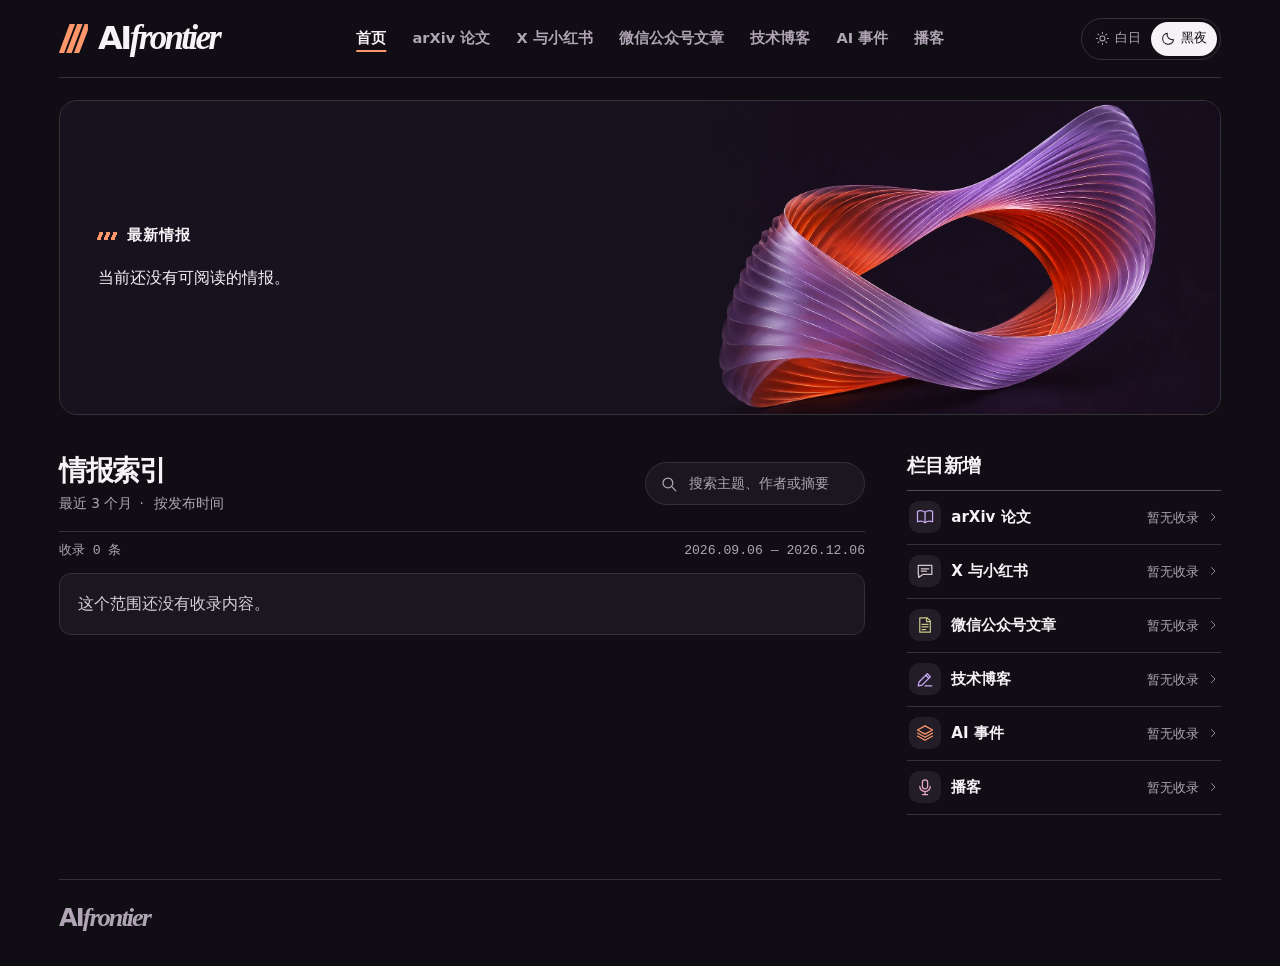
==== site/index.html @ f18048d5 "Deploy the approved AIfrontier reader and route existing Pages links into it" ====
<!doctype html>
<html lang="zh-CN" data-theme="night">
<head>
  <meta charset="utf-8">
  <meta name="viewport" content="width=device-width, initial-scale=1">
  <meta name="color-scheme" content="dark light">
  <title>AIfrontier · AI 前沿情报</title>
  <link rel="stylesheet" href="./styles.css">
  <script src="./search.js" defer></script>
  <script src="./app.js" defer></script>
</head>
<body>

  <div class="issue-page">
    <header class="site-header">
      <div class="masthead">
        <button class="menu-button" type="button" aria-label="栏目导航" aria-expanded="false" aria-controls="site-nav">
          <svg viewBox="0 0 24 24" aria-hidden="true"><path d="M2 5h20M2 12h20M2 19h20"/></svg>
        </button>
        <a class="masthead-name" href="#/" aria-label="AIfrontier 首页"><span class="brand-mark" aria-hidden="true"></span><span>AI<i>frontier</i></span></a>
        <div class="masthead-tools">
          <div class="theme-switch" role="group" aria-label="阅读模式">
            <button type="button" data-theme="day" aria-pressed="false"><svg class="icon" viewBox="0 0 24 24" aria-hidden="true"><circle cx="12" cy="12" r="4"/><path d="M12 2v2m0 16v2M2 12h2m16 0h2M5 5l1.5 1.5m11 11L19 19M19 5l-1.5 1.5m-11 11L5 19"/></svg>白日</button>
            <button type="button" data-theme="night" aria-pressed="true"><svg class="icon" viewBox="0 0 24 24" aria-hidden="true"><path d="M20.5 14A8.8 8.8 0 0 1 10 3.5 9 9 0 1 0 20.5 14Z"/></svg>黑夜</button>
          </div>
        </div>
      </div>
      <nav id="site-nav" class="site-nav" aria-label="站点导航"></nav>
    </header>

    <main id="page" tabindex="-1"><p class="empty-state">正在加载情报…</p></main>

    <footer class="site-footer">
      <a href="#/" aria-label="AIfrontier 首页">AI<i>frontier</i></a>
    </footer>
  </div>

  <p id="status" class="visually-hidden" role="status"></p>
  <dialog id="updates" class="update-sheet" aria-labelledby="update-title" aria-describedby="update-description"></dialog>
  <noscript>开启 JavaScript 后即可浏览并操作 AIfrontier。</noscript>
</body>
</html>
---- site/styles.css ----
:root {
  color-scheme: dark;
  --bg: #100e14;
  --surface: #1a171e;
  --elevated: #221d26;
  --cover: #17131e;
  --fg: #f6f2f6;
  --body: #d6cfd9;
  --muted: #afa5b4;
  --rule: #554b58;
  --rule-soft: #363039;
  --accent: #ff976a;
  --accent-ink: #25130e;
  --lavender: #c8acf7;
  --hover: #221e27;
  --scrim: #08060caf;
  --gutter: clamp(20px, 4.6vw, 76px);
  --content-width: 1320px;
  --sans: "Inter", "Segoe UI", "PingFang SC", "Microsoft YaHei", system-ui, sans-serif;
  --serif: Georgia, "Source Han Serif SC", "Songti SC", SimSun, serif;
  --mono: "IBM Plex Mono", Consolas, "SFMono-Regular", monospace;
}
:root[data-theme="day"] {
  color-scheme: light;
  --bg: #f8f7fa;
  --surface: #fff;
  --elevated: #f1edf5;
  --cover: #efecf5;
  --fg: #211b26;
  --body: #49424d;
  --muted: #635c69;
  --rule: #ada3b2;
  --rule-soft: #ded9e2;
  --accent: #ab3514;
  --accent-ink: #fffaf8;
  --lavender: #654590;
  --hover: #f4f0f6;
  --scrim: #251c324f;
}
*, *::before, *::after { box-sizing: border-box; }
[hidden] { display: none !important; }
body {
  margin: 0;
  min-width: 280px;
  color: var(--fg);
  background: var(--bg);
  font: 1rem/1.55 var(--sans);
  -webkit-font-smoothing: antialiased;
}
p, h1, h2, h3, figure { margin: 0; }
a { color: inherit; text-decoration: none; }
button, input { font: inherit; color: inherit; }
button { cursor: pointer; }
button, a, summary { -webkit-tap-highlight-color: transparent; }
:where(button, a, input, summary):focus-visible { outline: 2px solid var(--accent); outline-offset: 3px; }
#page:focus { outline: none; }
img { display: block; max-width: 100%; }
.visually-hidden {
  position: absolute;
  width: 1px;
  height: 1px;
  overflow: hidden;
  clip-path: inset(50%);
  white-space: nowrap;
}
.icon, .menu-button svg {
  flex: 0 0 auto;
  width: 1.13em;
  height: 1.13em;
  stroke: currentColor;
  stroke-width: 1.65;
  stroke-linecap: round;
  stroke-linejoin: round;
  fill: none;
}
.issue-page { min-height: 100vh; }
#page, .site-footer, .site-header {
  width: min(calc(100% - 2 * var(--gutter)), var(--content-width));
  margin-inline: auto;
}
.site-header {
  display: grid;
  grid-template-columns: auto 1fr auto;
  align-items: center;
  gap: clamp(18px, 3.4vw, 60px);
  min-height: 78px;
  border-bottom: 1px solid var(--rule-soft);
}
.masthead { display: contents; }
.masthead-name, .site-footer > a {
  display: inline-flex;
  align-items: center;
  font: 760 2rem/1 var(--sans);
  letter-spacing: -.075em;
}
.masthead-name { grid-area: 1 / 1; min-height: 44px; }
.masthead-name i, .site-footer i { font: italic 600 1.09em/1 var(--serif); letter-spacing: -.075em; }
.brand-mark {
  width: 29px;
  height: 29px;
  margin-inline-end: 10px;
  background: var(--accent);
  clip-path: polygon(0 100%, 37% 0, 56% 0, 18% 100%, 25% 100%, 63% 0, 82% 0, 44% 100%, 52% 100%, 89% 0, 100% 0, 100% 22%, 70% 100%);
}
.site-nav { grid-area: 1 / 2; justify-self: center; display: flex; align-items: center; gap: clamp(2px, .8vw, 14px); }
.site-nav a {
  display: grid;
  place-items: center;
  min-height: 44px;
  padding: 0 8px;
  color: var(--muted);
  font-size: .91rem;
  font-weight: 600;
  white-space: nowrap;
}
.site-nav a[aria-current="page"], .site-nav a:hover { color: var(--fg); }
.site-nav a[aria-current="page"] { text-decoration: underline; text-decoration-color: var(--accent); text-decoration-thickness: 2px; text-underline-offset: 7px; }
.masthead-tools { grid-area: 1 / 3; justify-self: end; }
.theme-switch { display: flex; padding: 3px; border: 1px solid var(--rule-soft); border-radius: 99px; }
.theme-switch button {
  display: inline-flex;
  align-items: center;
  gap: 5px;
  min-height: 34px;
  padding: 3px 10px;
  border: 0;
  border-radius: 99px;
  background: transparent;
  color: var(--muted);
  font-size: .82rem;
  white-space: nowrap;
  transition: color .16s, background-color .16s;
}
.theme-switch button[aria-pressed="true"] { color: var(--bg); background: var(--fg); }
.menu-button, .narrow { display: none; }

/* The cover goes straight to the newest publication. */
.feed-head {
  position: relative;
  isolation: isolate;
  display: grid;
  align-items: center;
  min-height: 315px;
  margin-top: 22px;
  padding: clamp(24px, 3vw, 47px);
  overflow: hidden;
  border: 1px solid var(--rule-soft);
  border-radius: 18px;
  background: var(--cover);
}
.feed-visual { position: absolute; z-index: -1; inset: 0 0 0 auto; width: 48%; overflow: hidden; }
.feed-visual img { width: 100%; height: 100%; object-fit: cover; object-position: 54% 49%; }
.feed-visual::after { content: ""; position: absolute; inset: 0; background: linear-gradient(90deg, var(--cover) 0%, transparent 25%); }
.cover-copy { width: 54%; max-width: 700px; }
.skeleton-lines { width: min(100%, 32rem); height: 64px; opacity: .5; background: linear-gradient(var(--rule-soft),var(--rule-soft)) left top / 94% 17px, linear-gradient(var(--rule-soft),var(--rule-soft)) left center / 72% 17px, linear-gradient(var(--rule-soft),var(--rule-soft)) left bottom / 47% 9px; background-repeat: no-repeat; }
.cover-label, .cover-tail, .cover-credit, .cover-cta, .source-line, .source-kicker, .source-out, .brief-meta {
  display: flex; align-items: center;
}
.cover-label { gap: 9px; margin-bottom: clamp(14px, 1.5vw, 23px); }
.cover-label h1 { font-size: .95rem; font-weight: 720; letter-spacing: .06em; }
.heat-link { position: relative; z-index: 1; display: inline-flex; align-items: center; gap: 2px; padding: 4px 7px; border-radius: 6px; color: var(--lavender); background: var(--elevated); font-size: .83rem; }
.heat-link:hover { text-decoration: underline; }
.heat-link .icon { width: 12px; }
.signal { display: inline-block; width: 20px; height: 8px; transform: skewX(-21deg); background: repeating-linear-gradient(90deg,var(--accent) 0 4px, transparent 4px 7px); }
.cover-story { display: block; }
.cover-story::after { content: ""; position: absolute; inset: 0; border-radius: 18px; }
.feed-head:has(.cover-story:focus-visible) { outline: 2px solid var(--accent); outline-offset: 3px; }
.cover-story:focus-visible { outline: none; }
.cover-story h2 {
  font: 600 clamp(2rem, 3.15vw, 3.18rem)/1.12 var(--sans);
  letter-spacing: -.049em;
  overflow-wrap: anywhere;
  text-wrap: pretty;
}
.cover-story h2 em { font: italic 500 1.09em/.98 var(--serif); color: var(--lavender); letter-spacing: -.065em; }
.cover-story p { margin: 12px 0 0; max-width: 72ch; color: var(--body); font-size: .98rem; line-height: 1.58; }
.cover-tail { flex-wrap: wrap; gap: 10px 17px; margin-top: 22px; }
.cover-cta { gap: 8px; min-height: 39px; padding: 7px 16px; border-radius: 99px; color: var(--accent-ink); background: var(--accent); font-weight: 690; font-size: .9rem; }
.cover-cta .icon, .source-out .icon { transition: transform .18s; }
.cover-story:hover .cover-cta .icon, .source-card:hover .source-out .icon { transform: translate(2px,-2px); }
.cover-credit { flex-wrap: wrap; gap: 5px 12px; color: var(--muted); font-size: .85rem; }
time { font-variant-numeric: tabular-nums; }
.cover-credit time, .index-meta, .source-line time, .brief-meta time, .module-total { font-family: var(--mono), var(--sans); }

/* Feed and channel navigation */
.feed-layout { display: grid; grid-template-columns: minmax(0, 1fr) minmax(260px, 27%); grid-template-rows: auto 1fr; gap: 24px clamp(25px, 3.3vw, 54px); align-items: start; margin-top: clamp(24px, 3vw, 41px); }
.feed-primary { min-width: 0; grid-area: 1 / 1 / span 2; }
.feed-rail { grid-area: 1 / 2; min-width: 0; }
.briefs { grid-area: 2 / 2; min-width: 0; }
.feed-section-heading { display: flex; align-items: center; justify-content: space-between; flex-wrap: wrap; gap: 10px 16px; }
.feed-section-heading h2, .feed-rail h2, .briefs h2, .entries-block h2, .direction-block h2 { font-weight: 680; line-height: 1.3; letter-spacing: -.045em; }
.feed-section-heading h2 { font-size: clamp(1.55rem, 2.15vw, 2.08rem); }
.range-line { margin-top: 4px; color: var(--muted); font-size: .85rem; }
.range-line span { margin-inline: 3px; }
.feed-search {
  display: flex;
  align-items: center;
  gap: 9px;
  min-height: 43px;
  width: min(220px, 100%);
  padding: 0 14px;
  border: 1px solid var(--rule-soft);
  border-radius: 99px;
  color: var(--muted);
  background: var(--surface);
}
.feed-search:focus-within { border-color: var(--lavender); outline: 1px solid var(--lavender); }
.feed-search input { min-width: 0; width: 100%; padding-block: 8px; border: 0; outline: 0; background: transparent; color: var(--fg); font-size: .87rem; }
.feed-search input::placeholder { color: var(--muted); }
.index-meta { display: flex; flex-wrap: wrap; justify-content: space-between; gap: 3px 13px; margin: 17px 0 11px; padding-top: 9px; border-top: 1px solid var(--rule-soft); color: var(--muted); font-size: .82rem; }
.feed-rail h2, .briefs h2, .direction-block h2 { font-size: 1.18rem; }
.feed-rail h2, .briefs h2 { padding-bottom: 12px; border-bottom: 1px solid var(--rule); }
.channel-link { display: grid; grid-template-columns: 34px minmax(0,1fr) auto 12px; gap: 8px; align-items: center; min-height: 54px; padding: 8px 2px; border-bottom: 1px solid var(--rule-soft); }
.channel-link:hover .channel-name, .brief:hover strong { color: var(--accent); }
.channel-icon { display: grid; place-items: center; width: 32px; height: 32px; border-radius: 10px; background: var(--elevated); color: var(--channel, var(--lavender)); }
.channel-name { font-size: .94rem; font-weight: 625; }
.channel-count { color: var(--accent); font-size: .8rem; font-variant-numeric: tabular-nums; }
.channel-count.count-read, .channel-link > .icon { color: var(--muted); }
.channel-link > .icon { width: 12px; }
[data-channel="arxiv"] { --channel: var(--lavender); }
[data-channel="events"] { --channel: var(--accent); }
[data-channel="podcasts"] { --channel: #e9adca; }
[data-channel="x"] { --channel: #d4cace; }
[data-channel="wechat"] { --channel: #c6c68b; }
[data-theme="day"] [data-channel="podcasts"] { --channel: #914566; }
[data-theme="day"] [data-channel="x"] { --channel: #5c515d; }
[data-theme="day"] [data-channel="wechat"] { --channel: #646329; }
.brief { display: block; position: relative; padding: 15px 24px 16px 0; border-bottom: 1px solid var(--rule-soft); }
.brief-meta { flex-wrap: wrap; gap: 3px 9px; margin-bottom: 6px; font-size: .81rem; font-weight: 640; color: var(--channel); }
.brief-meta time { color: var(--muted); font-weight: 400; }
.brief strong { display: block; font-size: 1.05rem; line-height: 1.42; overflow-wrap: anywhere; }
.brief-summary, .feed-page .source-summary { display: -webkit-box; -webkit-box-orient: vertical; overflow: hidden; }
.brief-summary { margin-top: 5px; color: var(--muted); font-size: .89rem; -webkit-line-clamp: 2; }
.brief > .icon { position: absolute; right: 0; top: 18px; color: var(--muted); }

/* A record has one primary link and optional sibling sources or abstract. */
.source-cards { display: grid; gap: 11px; }
.source-record { min-width: 0; border: 1px solid var(--rule-soft); border-radius: 12px; background: var(--surface); transition: border-color .16s, background-color .16s; }
.source-record:has(.source-card:is(:hover,:focus-visible)) { border-color: var(--rule); background: var(--hover); }
.source-card { display: block; min-width: 0; padding: clamp(15px, 1.55vw, 23px) clamp(17px, 2vw, 30px); border-radius: inherit; }
.source-line { gap: 8px 12px; flex-wrap: wrap; margin-bottom: 8px; }
.source-kicker { gap: 6px; color: var(--channel, var(--lavender)); font-size: .82rem; font-weight: 650; }
.source-line time { margin-inline-start: auto; color: var(--muted); font-size: .81rem; }
.source-revision { color: var(--accent); font-size: .82rem; }
.source-title { font: 640 clamp(1.2rem, 1.66vw, 1.56rem)/1.36 var(--sans); letter-spacing: -.025em; overflow-wrap: anywhere; }
.source-summary, .full-abstract p { color: var(--body); font-size: .98rem; line-height: 1.65; overflow-wrap: anywhere; }
.source-summary { margin-top: 7px; }
.feed-page .source-summary { -webkit-line-clamp: 2; }
.feed-page:has(#feed-query:not(:placeholder-shown)) .source-summary { -webkit-line-clamp: 4; }
.source-details, .source-meta { display: flex; align-items: center; flex-wrap: wrap; gap: 3px 13px; margin-top: 9px; color: var(--muted); font-size: .85rem; overflow-wrap: anywhere; }
.source-meta { justify-content: space-between; flex-wrap: nowrap; margin-top: 12px; }
.byline { min-width: 0; overflow-wrap: anywhere; }
.feed-page .byline { white-space: nowrap; text-overflow: ellipsis; overflow: hidden; }
.source-out { flex: none; gap: 4px; color: var(--body); font-size: .84rem; }
.source-highlights { margin: 11px 0; padding-inline-start: 12px; border-inline-start: 2px solid var(--channel); color: var(--body); font-size: .94rem; }
.source-highlights strong { color: var(--channel); }
.source-highlights ul { margin: 4px 0 0; padding-inline-start: 1.2em; }
.source-evidence, .full-abstract { border-top: 1px solid var(--rule-soft); padding-inline: clamp(17px,2vw,30px); }
.full-abstract summary { width: fit-content; min-height: 44px; align-content: center; color: var(--lavender); cursor: pointer; font-size: .88rem; }
.full-abstract p { padding: 0 0 18px; }
.source-evidence { display: flex; flex-wrap: wrap; gap: 0 16px; }
.source-evidence a { align-content: center; min-height: 44px; color: var(--lavender); font-size: .87rem; overflow-wrap: anywhere; }
.source-evidence .icon { width: 13px; vertical-align: -.18em; }
.source-evidence small { display: block; padding-block: 3px; color: var(--muted); font-size: .81rem; }
.empty-state, .module-notice { padding: 18px; border: 1px solid var(--rule-soft); border-radius: 12px; background: var(--surface); color: var(--body); }
.button { display: inline-flex; align-items: center; justify-content: center; gap: 7px; min-height: 44px; padding: 8px 15px; border: 1px solid transparent; border-radius: 99px; font-size: .93rem; font-weight: 630; line-height: 1.35; transition: transform .14s, background-color .15s; }
.button:active { transform: scale(.98); }
.button-primary { background: var(--accent); color: var(--accent-ink); }
.button-outline { color: var(--fg); background: transparent; border-color: var(--rule); }
.button-outline:hover { background: var(--hover); }
.load-more { display: flex; margin: 15px auto 0; min-width: 144px; }
.breadcrumbs { display: flex; align-items: center; flex-wrap: wrap; gap: 3px 9px; min-height: 52px; padding: 3px 0; color: var(--muted); font-size: .85rem; }
.breadcrumbs a { display: inline-flex; align-items: center; min-height: 43px; }
.breadcrumbs a:hover, .breadcrumbs [aria-current] { color: var(--fg); }
.breadcrumbs .icon { width: 12px; height: 12px; }
.module-lead { display: flex; align-items: center; justify-content: space-between; flex-wrap: wrap; gap: 18px; padding: clamp(20px,3vw,39px) 0; border-block: 1px solid var(--rule-soft); }
.module-identity { display: flex; align-items: center; gap: 18px; min-width: 0; }
.module-symbol { display: grid; flex: none; place-items: center; width: 63px; height: 63px; border: 1px solid var(--rule-soft); border-radius: 18px; color: var(--channel); background: var(--elevated); font-size: 1.9rem; }
.module-lead h1 { font-size: clamp(1.9rem, 3.4vw, 3.25rem); line-height: 1.17; letter-spacing: -.05em; overflow-wrap: anywhere; }
.module-lead p, .module-automatic { margin-top: 6px; color: var(--muted); }
.module-automatic { margin: 0 0 12px; font-size: .88rem; }
.update-trigger { display: flex; align-items: center; flex-wrap: wrap; gap: 10px; }
.count-badge { color: var(--muted); font-size: .89rem; }
.module-layout { margin: 25px auto 0; }
.module-layout:has(.direction-block) { display: grid; grid-template-columns: minmax(170px, 22%) minmax(0,1fr); gap: clamp(20px,3.8vw,58px); }
.direction-block h2 { margin-bottom: 10px; }
.direction-links { display: grid; }
.direction-link { display: flex; justify-content: space-between; align-items: center; gap: 8px; min-height: 46px; padding: 8px 2px; border-bottom: 1px solid var(--rule-soft); }
.direction-link strong { font-size: .96rem; font-weight: 575; }
.direction-link .icon { width: 14px; color: var(--muted); }
.direction-link:hover { color: var(--channel); }
.entries-block h2 { margin-bottom: 12px; font-size: 1.37rem; }
.module-total { display: inline-block; margin-inline-start: 8px; font-size: .87rem; font-weight: 400; letter-spacing: normal; color: var(--muted); }
.module-notice { margin-bottom: 13px; }
.entries-block { min-width: 0; }
.module-layout:not(:has(.direction-block)) .entries-block .source-cards { grid-template-columns: repeat(2,minmax(0,1fr)); align-items: start; }
.site-footer { margin-top: 40px; padding: 16px 0 25px; border-top: 1px solid var(--rule-soft); }
.site-footer > a { color: var(--muted); font-size: 1.5rem; min-height: 44px; }
.update-sheet { position: fixed; inset: auto 0 max(24px,env(safe-area-inset-bottom)); width: min(calc(100% - 32px), 550px); max-height: min(78dvh,550px); margin: 0 auto; padding: 12px 24px 23px; overflow-y: auto; overscroll-behavior: contain; border: 1px solid var(--rule); border-radius: 20px; color: var(--fg); background: var(--surface); box-shadow: 0 20px 65px #0e081c30; }
.update-sheet[open] { display: flex; flex-direction: column; animation: sheet-up .2s ease-out both; }
.update-sheet::backdrop { background: var(--scrim); }
.sheet-handle { flex: none; width: 37px; height: 4px; border-radius: 3px; margin: 0 auto 17px; background: var(--rule); }
.sheet-heading { display: flex; justify-content: space-between; align-items: center; gap: 12px; }
.sheet-heading h2 { display: flex; gap: 8px; align-items: center; font-size: 1.45rem; letter-spacing: -.035em; }
.sheet-heading h2 .icon { color: var(--accent); }
.sheet-heading > strong { color: var(--accent); font-size: 1.32rem; }
#update-description { margin: 6px 0 13px; color: var(--muted); font-size: .93rem; }
.sheet-preview { margin: 0 0 17px; padding: 0 0 0 19px; }
.sheet-preview li { margin: 4px 0; overflow-wrap: anywhere; font-size: .96rem; }
.sheet-preview li::marker { color: var(--lavender); }
.sheet-list { min-height: 0; margin: 0 0 16px; overflow-y: auto; overscroll-behavior: contain; }
.sheet-list .source-cards { gap: 0; }
.update-title-link { display: flex; align-items: center; justify-content: space-between; gap: 10px; min-height: 44px; padding: 10px 2px; border-top: 1px solid var(--rule-soft); }
.update-title-link .source-title { font: 590 1rem/1.45 var(--sans); }
.update-title-link .icon { color: var(--lavender); }
.sheet-actions { display: grid; flex: none; grid-template-columns: repeat(3,minmax(0,1fr)); gap: 8px; }
.sheet-actions .button { padding-inline: 5px; }
@keyframes sheet-up { from { opacity: .65; transform: translateY(14px); } }
@keyframes cover-in { from { opacity: .75; transform: translateY(5px); } }
.feed-page { animation: cover-in .22s ease-out both; }
@media (max-width: 980px) {
  .site-header { gap: 12px; }
  .site-nav { gap: 0; }
  .site-nav a { padding-inline: 5px; font-size: .85rem; }
  .masthead-name { font-size: 1.75rem; }
  .brand-mark { width: 23px; height: 23px; margin-inline-end: 7px; }
  .feed-layout { grid-template-columns: minmax(0,1fr) 248px; gap: 22px; }
  .channel-link { grid-template-columns: 28px minmax(0,1fr) auto; gap: 6px; }
  .channel-icon { width: 27px; height: 29px; }
  .channel-link > .icon { display: none; }
}
@media (max-width: 780px) {
  :root { --gutter: clamp(14px,4vw,26px); }
  .site-header { display: block; min-height: 0; }
  .masthead { display: grid; grid-template-columns: auto 1fr auto; align-items: center; gap: 7px; min-height: 60px; }
  .masthead-name { grid-area: 1 / 2; justify-self: start; font-size: 1.68rem; }
  .brand-mark { width: 19px; height: 21px; }
  .menu-button { display: grid; grid-area: 1 / 1; place-items: center; width: 44px; height: 44px; padding: 0; border: 0; background: transparent; color: var(--body); }
  .menu-button svg { width: 20px; height: 20px; }
  .theme-switch { padding: 1px; }
  .theme-switch button { min-height: 42px; padding: 0 8px; gap: 3px; }
  .site-nav { display: none; }
  .masthead:has(.menu-button[aria-expanded="true"]) + .site-nav { display: grid; grid-template-columns: repeat(2,minmax(0,1fr)); width: 100%; padding: 0 0 8px; }
  .site-nav a { justify-content: start; }
  .feed-layout { display: flex; flex-direction: column; gap: 20px; margin-top: 19px; }
  .feed-primary, .feed-rail, .briefs { width: 100%; }
  .feed-rail h2 { font-size: 1rem; border-bottom: 0; padding: 0 0 7px; }
  .channel-links { display: grid; grid-auto-flow: column; grid-auto-columns: minmax(0,1fr); border: 1px solid var(--rule-soft); border-radius: 10px; background: var(--surface); }
  .channel-link { display: flex; flex-wrap: wrap; align-content: center; justify-content: center; gap: 0; padding: 7px 0; border: 0; text-align: center; }
  .channel-link + .channel-link { border-inline-start: 1px solid var(--rule-soft); }
  .channel-icon, .wide { display: none; }
  .narrow { display: inline; }
  .channel-name, .channel-count { width: 100%; }
  .channel-name { font-size: .88rem; }
  .channel-count { font-size: .76rem; }
  .feed-head { margin-top: 14px; padding: 23px; }
  .feed-visual { width: 46%; }
  .cover-copy { width: 55%; }
  .cover-story h2 { font-size: clamp(1.9rem, 4.8vw, 2.7rem); }
  .module-layout:has(.direction-block) { display: block; }
  .direction-links { grid-template-columns: repeat(2,minmax(0,1fr)); column-gap: 16px; }
  .direction-block { margin-bottom: 22px; }
  .module-layout { margin-top: 19px; }
  .update-sheet { inset: auto 0 0; width: 100%; max-width: none; padding: 12px var(--gutter) max(19px,env(safe-area-inset-bottom)); border-radius: 19px 19px 0 0; }
}
@media (max-width: 550px) {
  .masthead { gap: 2px; }
  .feed-head { display: block; min-height: 0; padding: 19px; border-radius: 15px; }
  .feed-visual { width: 52%; height: 98px; }
  .feed-visual img { object-fit: cover; object-position: 50% 45%; }
  .feed-visual::after { background: linear-gradient(90deg,var(--cover),transparent 30%), linear-gradient(0deg,var(--cover),transparent 30%); }
  .cover-copy { width: 100%; }
  .loading-cover .skeleton-lines { margin-block: 12px 20px; }
  .cover-label { min-height: 78px; align-items: flex-start; padding-top: 3px; margin-bottom: 9px; }
  .cover-label .signal { margin-top: 8px; }
  .cover-story h2 { font-size: clamp(1.7rem,7.25vw,2.45rem); line-height: 1.1; }
  .cover-story p { margin-top: 9px; font-size: .91rem; }
  .cover-tail { margin-top: 14px; gap: 8px 12px; }
  .cover-cta { min-height: 35px; padding: 6px 12px; }
  .cover-credit { gap: 5px 7px; font-size: .8rem; }
  .feed-search { width: min(55%, 220px); padding-inline: 9px; gap: 5px; }
  .feed-search input { font-size: .84rem; }
  .feed-section-heading { gap: 6px; }
  .range-line { font-size: .8rem; }
  .index-meta { margin: 10px 0 8px; font-size: .77rem; }
  .source-card { padding: 15px; }
  .source-meta { font-size: .81rem; }
  .module-symbol { width: 46px; height: 46px; border-radius: 12px; font-size: 1.5rem; }
  .module-identity { gap: 11px; }
  .module-lead { gap: 11px; padding-block: 17px; }
  .module-lead p { font-size: .88rem; }
  .module-layout:not(:has(.direction-block)) .entries-block .source-cards { grid-template-columns: minmax(0,1fr); }
}
@media (max-width: 360px) {
  .theme-switch .icon { display: none; }
  .masthead-name { font-size: 1.48rem; }
  .brand-mark { width: 17px; }
  .feed-search { width: 100%; }
}
@media (prefers-reduced-motion: reduce) {
  *, *::before, *::after { animation: none !important; transition: none !important; }
}
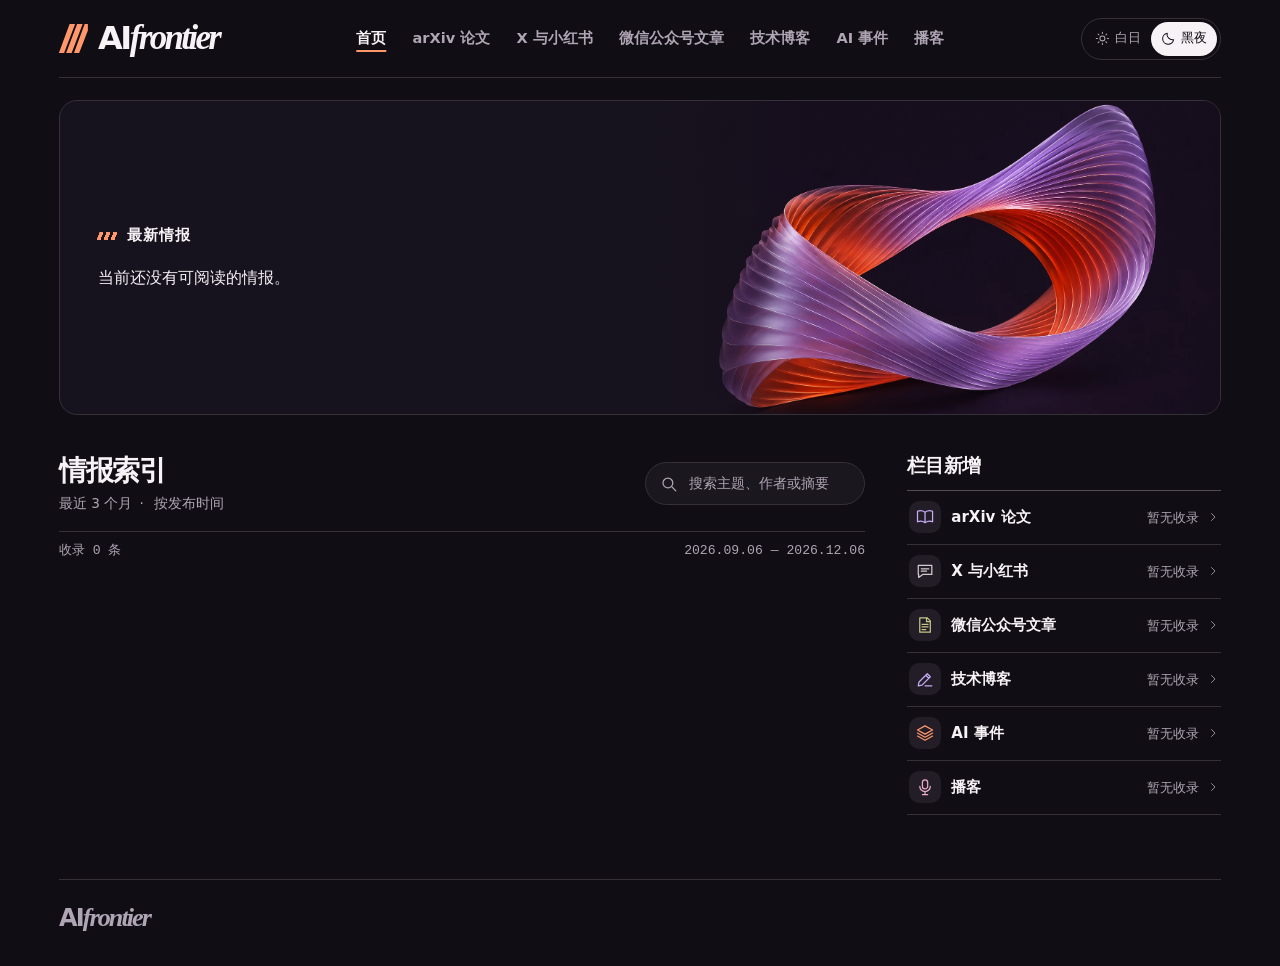
==== commit 44ae067a: "Rank unread arXiv papers by votes and freshness across research topics" ====
--- a/site/index.html
+++ b/site/index.html
@@ -7,6 +7,7 @@
   <title>AIfrontier · AI 前沿情报</title>
   <link rel="stylesheet" href="./styles.css">
   <script src="./search.js" defer></script>
+  <script src="./paper-ranking.js" defer></script>
   <script src="./app.js" defer></script>
 </head>
 <body>
--- a/site/styles.css
+++ b/site/styles.css
@@ -261,7 +261,20 @@
 .source-evidence { display: flex; flex-wrap: wrap; gap: 0 16px; }
 .source-evidence a { align-content: center; min-height: 44px; color: var(--lavender); font-size: .87rem; overflow-wrap: anywhere; }
 .source-evidence .icon { width: 13px; vertical-align: -.18em; }
+.paper-read { min-height: 44px; padding: 0 5px; border: 0; background: transparent; color: var(--lavender); font: inherit; font-size: .87rem; cursor: pointer; }
+.source-evidence .paper-read { margin-inline-start: auto; }
+.paper-read:hover { text-decoration: underline; }
+.paper-read[aria-pressed="true"] { color: var(--muted); }
 .source-evidence small { display: block; padding-block: 3px; color: var(--muted); font-size: .81rem; }
+.source-record[data-channel="podcasts"], .source-record[data-channel="podcasts"] .source-card,
+.source-record[data-channel="podcasts"] .source-copy { display: flex; flex-direction: column; }
+.source-record[data-channel="podcasts"] .source-card, .source-record[data-channel="podcasts"] .source-copy { flex: 1; }
+.source-record[data-channel="podcasts"] .source-meta { margin-top: auto; padding-top: 14px; align-items: flex-start; }
+.podcast-byline { display: flex; flex-wrap: wrap; align-items: baseline; gap: 3px 12px; min-width: 0; }
+.podcast-byline strong { color: var(--body); font-weight: 650; }
+.source-record[data-channel="podcasts"] .source-out { color: var(--channel); }
+.source-record[data-channel="podcasts"] .source-evidence { justify-content: flex-end; }
+.source-record[data-channel="podcasts"] .source-evidence a { color: var(--muted); }
 .empty-state, .module-notice { padding: 18px; border: 1px solid var(--rule-soft); border-radius: 12px; background: var(--surface); color: var(--body); }
 .button { display: inline-flex; align-items: center; justify-content: center; gap: 7px; min-height: 44px; padding: 8px 15px; border: 1px solid transparent; border-radius: 99px; font-size: .93rem; font-weight: 630; line-height: 1.35; transition: transform .14s, background-color .15s; }
 .button:active { transform: scale(.98); }
@@ -293,7 +306,18 @@
 .module-total { display: inline-block; margin-inline-start: 8px; font-size: .87rem; font-weight: 400; letter-spacing: normal; color: var(--muted); }
 .module-notice { margin-bottom: 13px; }
 .entries-block { min-width: 0; }
-.module-layout:not(:has(.direction-block)) .entries-block .source-cards { grid-template-columns: repeat(2,minmax(0,1fr)); align-items: start; }
+.module-layout:not(:has(.direction-block)) .entries-block .source-cards { grid-template-columns: repeat(2,minmax(0,1fr)); }
+@media (min-width: 551px) {
+  .module-layout:not(:has(.direction-block)) .entries-block .source-record,
+  .module-layout:not(:has(.direction-block)) .entries-block .source-card,
+  .module-layout:not(:has(.direction-block)) .entries-block .source-copy { display: flex; flex-direction: column; }
+  .module-layout:not(:has(.direction-block)) .entries-block :is(.source-card, .source-copy) { flex: 1; }
+  .module-layout:not(:has(.direction-block)) .entries-block .source-meta { margin-top: auto; padding-top: 12px; }
+  .module-page[data-channel="events"] .entries-block .source-record {
+    display: grid; grid-template-rows: subgrid; grid-row: span 2; row-gap: 0;
+  }
+  .module-page[data-channel="events"] .entries-block .source-record .source-evidence { align-items: center; }
+}
 .site-footer { margin-top: 40px; padding: 16px 0 25px; border-top: 1px solid var(--rule-soft); }
 .site-footer > a { color: var(--muted); font-size: 1.5rem; min-height: 44px; }
 .update-sheet { position: fixed; inset: auto 0 max(24px,env(safe-area-inset-bottom)); width: min(calc(100% - 32px), 550px); max-height: min(78dvh,550px); margin: 0 auto; padding: 12px 24px 23px; overflow-y: auto; overscroll-behavior: contain; border: 1px solid var(--rule); border-radius: 20px; color: var(--fg); background: var(--surface); box-shadow: 0 20px 65px #0e081c30; }
